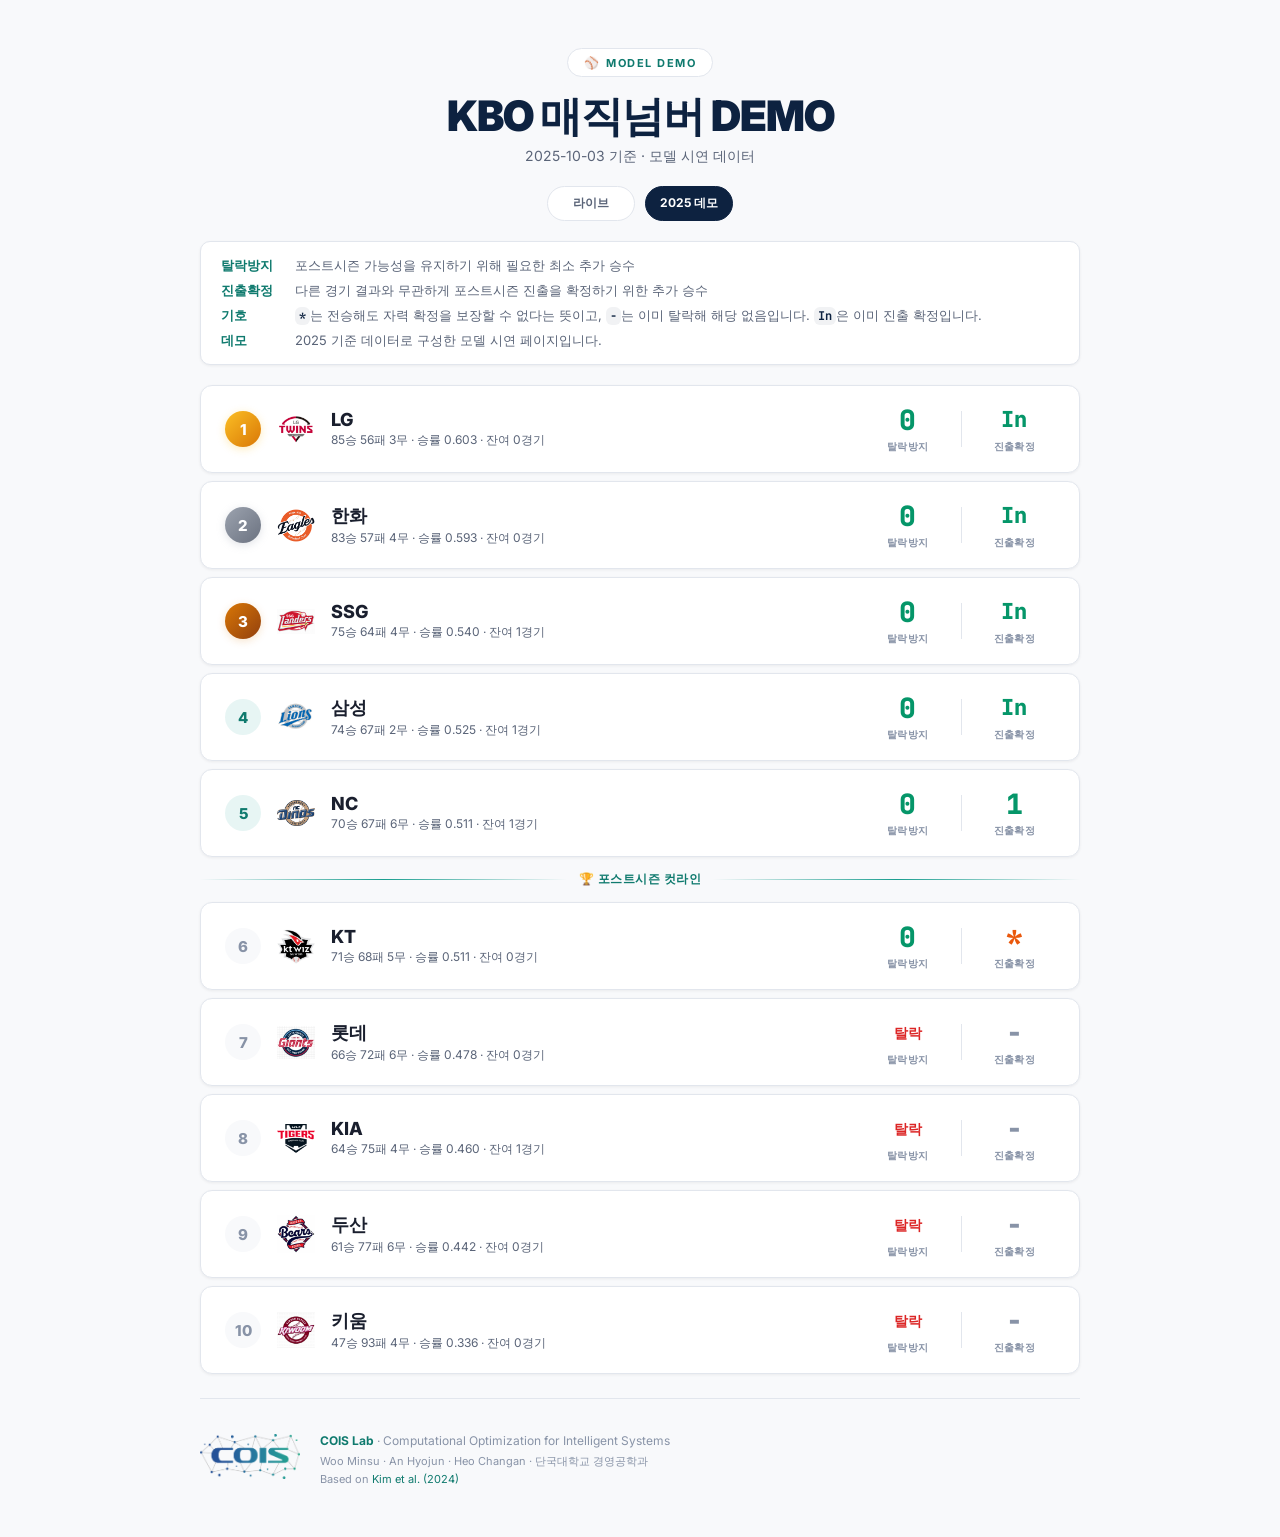
==== docs/demo.html @ d2349f9b "Avoid card rerender on selection" ====
<!DOCTYPE html>
<html lang="ko">

<head>
    <meta charset="UTF-8">
    <meta name="viewport" content="width=device-width, initial-scale=1.0">
    <title>KBO Magic Number Demo</title>
    <meta name="description" content="KBO 매직넘버 모델의 시연용 데모 페이지입니다.">
    <link rel="preconnect" href="https://fonts.googleapis.com">
    <link rel="preconnect" href="https://fonts.gstatic.com" crossorigin>
    <link
        href="https://fonts.googleapis.com/css2?family=Inter:wght@400;500;600;700;800;900&family=JetBrains+Mono:wght@700;800&family=Noto+Sans+KR:wght@400;500;700;900&display=optional"
        rel="stylesheet">
    <link rel="stylesheet" href="style.css?v=20260313-17">
</head>

<body data-page-mode="demo" data-data-url="data/demo/result.json">
    <div class="container">
        <header>
            <div class="badge" id="header-badge">MODEL DEMO</div>
            <h1 id="page-title">KBO 매직넘버 DEMO</h1>
            <p class="subtitle" id="update-info">모델 시연 데이터를 불러오는 중...</p>
        </header>

        <nav class="page-nav" aria-label="페이지 전환">
            <a class="page-link" href="index.html">라이브</a>
            <a class="page-link is-current" href="demo.html">2025 데모</a>
        </nav>

        <div class="info-legend" id="info-legend">
            <div class="legend-item">
                <span class="legend-label">데모</span>
                <span class="legend-desc">2025 기준 데이터로 구성한 모델 시연 화면입니다.</span>
            </div>
        </div>

        <div class="content-layout" id="content-layout">
            <section class="board-column">
                <section class="playoff-line" id="playoff-line">
                    <div class="playoff-label">
                        <span class="playoff-icon">🏆</span>
                        <span>포스트시즌 컷라인</span>
                    </div>
                </section>

                <main id="team-grid" class="team-grid">
                    <div class="loading">
                        <div class="spinner"></div>
                        <p>모델 시연 데이터를 불러오는 중...</p>
                    </div>
                </main>
            </section>

            <aside class="team-detail-panel" id="team-detail">
                <div class="detail-empty">
                    <h2>팀 상세</h2>
                    <p>카드를 누르면 모델 해설과 경쟁 구도가 여기에 표시됩니다.</p>
                </div>
            </aside>
        </div>

        <footer>
            <a href="https://cois.dankook.ac.kr/" target="_blank">
                <img src="cois_logo.png" alt="COIS Lab" class="footer-logo">
            </a>
            <div class="footer-text">
                <p><strong>COIS Lab</strong> · Computational Optimization for Intelligent Systems</p>
                <p class="footer-sub">Woo Minsu · An Hyojun · Heo Changan · 단국대학교 경영공학과</p>
                <p class="footer-sub">Based on <a href="https://pubsonline.informs.org/doi/abs/10.1287/inte.2023.0035"
                        target="_blank" style="color:var(--accent);text-decoration:none">Kim et al. (2024)</a></p>
            </div>
        </footer>
    </div>
    <script src="app.js?v=20260313-17"></script>
</body>

</html>
---- docs/style.css ----
/* ============================================================
   KBO Magic Number Dashboard — style.css
   Clean Light Theme, COIS Lab navy ↔ teal palette
   ============================================================ */

/* --- Design Tokens --- */
:root {
    --container-max: 920px;
    --drawer-width: 400px;
    --drawer-gap: 14px;

    /* COIS palette */
    --navy: #0d2240;
    --teal: #1a9e8f;
    --teal-light: #23c4b2;
    --accent: #0f7a6e;

    /* Background tones */
    --bg: #f8f9fb;
    --bg-card: #ffffff;
    --bg-card-hover: #fafbfd;

    /* Borders & shadows */
    --border: #e2e6ed;
    --shadow-sm: 0 1px 3px rgba(0, 0, 0, 0.06);
    --shadow-md: 0 4px 12px rgba(0, 0, 0, 0.08);

    /* Text */
    --text-primary: #1a1f2e;
    --text-secondary: #5a6478;
    --text-dim: #8893a7;

    /* Status */
    --green: #059669;
    --green-bg: rgba(5, 150, 105, 0.08);
    --yellow: #d97706;
    --orange: #ea580c;
    --red: #dc2626;
    --red-bg: rgba(220, 38, 38, 0.06);
}

/* --- Reset & Base --- */
*,
*::before,
*::after {
    box-sizing: border-box;
    margin: 0;
    padding: 0;
}

body {
    font-family: 'Inter', -apple-system, BlinkMacSystemFont, sans-serif;
    background: var(--bg);
    color: var(--text-primary);
    min-height: 100vh;
}

/* --- Layout --- */
.container {
    max-width: var(--container-max);
    margin: 0 auto;
    padding: 48px 20px 32px;
}

/* --- Header --- */
.badge {
    display: inline-flex;
    align-items: center;
    gap: 6px;
    background: var(--bg-card);
    border: 1px solid var(--border);
    border-radius: 24px;
    padding: 6px 16px;
    font-size: 11px;
    font-weight: 700;
    letter-spacing: 1.5px;
    color: var(--accent);
    text-transform: uppercase;
    margin-bottom: 16px;
}

.badge::before {
    content: '⚾';
    font-size: 12px;
}

h1 {
    font-size: 42px;
    font-weight: 900;
    color: var(--navy);
    letter-spacing: -1px;
    line-height: 1.1;
    margin-bottom: 8px;
}

header {
    text-align: center;
    margin-bottom: 32px;
}

#update-info {
    font-size: 14px;
    color: var(--text-secondary);
    font-weight: 400;
}

.page-nav {
    display: flex;
    justify-content: center;
    gap: 10px;
    margin: -12px 0 20px;
}

.page-link {
    display: inline-flex;
    align-items: center;
    justify-content: center;
    min-width: 88px;
    padding: 8px 14px;
    border: 1px solid var(--border);
    border-radius: 999px;
    background: var(--bg-card);
    color: var(--text-secondary);
    font-size: 12px;
    font-weight: 700;
    text-decoration: none;
    transition: all 0.2s ease;
}

.page-link:hover {
    border-color: #cfd6e0;
    color: var(--navy);
    transform: translateY(-1px);
}

.page-link.is-current {
    background: var(--navy);
    border-color: var(--navy);
    color: #fff;
}

/* --- Info Legend --- */
.info-legend {
    display: flex;
    flex-direction: column;
    gap: 6px;
    padding: 14px 20px;
    background: var(--bg-card);
    border: 1px solid var(--border);
    border-radius: 10px;
    margin-bottom: 20px;
    font-size: 13px;
    box-shadow: var(--shadow-sm);
}

.legend-item {
    display: flex;
    align-items: baseline;
    gap: 10px;
}

.legend-label {
    font-weight: 700;
    color: var(--accent);
    min-width: 64px;
    flex-shrink: 0;
}

.legend-desc {
    color: var(--text-secondary);
    font-weight: 400;
    line-height: 1.4;
}

.legend-desc code {
    font-family: 'JetBrains Mono', 'Inter', monospace;
    font-size: 12px;
    font-weight: 700;
    color: var(--navy);
    background: rgba(13, 34, 64, 0.06);
    padding: 1px 4px;
    border-radius: 6px;
}

/* --- Team Grid --- */
#team-grid {
    display: flex;
    flex-direction: column;
    gap: 8px;
    width: 100%;
}

.content-layout {
    display: block;
    position: relative;
}

.board-column {
    display: flex;
    flex-direction: column;
    gap: 10px;
    width: 100%;
    min-width: 0;
}

/* --- Team Card --- */
.team-card {
    display: flex;
    align-items: center;
    gap: 16px;
    width: 100%;
    min-height: 88px;
    padding: 16px 24px;
    background: var(--bg-card);
    border: 1px solid var(--border);
    border-radius: 12px;
    box-shadow: var(--shadow-sm);
    transition: all 0.2s ease;
    animation: cardSlide 0.4s ease-out both;
}

.team-card.no-entry-animation {
    animation: none;
}

.team-card[role="button"] {
    cursor: pointer;
}

@keyframes cardSlide {
    from {
        opacity: 0;
        transform: translateY(10px);
    }

    to {
        opacity: 1;
        transform: translateY(0);
    }
}

.team-card:hover {
    box-shadow: var(--shadow-md);
    border-color: #d0d5df;
    transform: translateY(-1px);
}

.team-card.is-selected {
    border-color: rgba(13, 34, 64, 0.35);
    box-shadow: 0 8px 20px rgba(13, 34, 64, 0.12);
}

.team-card.eliminated {
    opacity: 1;
}

/* Rank badge */
.rank-badge {
    width: 36px;
    height: 36px;
    border-radius: 50%;
    display: flex;
    align-items: center;
    justify-content: center;
    font-weight: 800;
    font-size: 15px;
    flex-shrink: 0;
}

.rank-badge.top {
    background: rgba(26, 158, 143, 0.1);
    color: var(--accent);
}

.rank-badge.rank-1 {
    background: linear-gradient(135deg, #fbbf24, #d97706);
    color: white;
    box-shadow: 0 2px 8px rgba(251, 191, 36, 0.3);
}

.rank-badge.rank-2 {
    background: linear-gradient(135deg, #9ca3af, #6b7280);
    color: white;
    box-shadow: 0 2px 8px rgba(156, 163, 175, 0.3);
}

.rank-badge.rank-3 {
    background: linear-gradient(135deg, #d97706, #92400e);
    color: white;
    box-shadow: 0 2px 8px rgba(217, 119, 6, 0.2);
}

.rank-badge.out {
    background: var(--bg);
    color: var(--text-dim);
}

/* Team info */
.team-info {
    flex: 1;
    min-width: 0;
}

.team-logo-wrap {
    width: 38px;
    height: 38px;
    flex-shrink: 0;
    display: flex;
    align-items: center;
    justify-content: center;
}

.team-logo {
    display: block;
    width: 100%;
    height: 100%;
    object-fit: contain;
}

.team-name {
    font-size: 18px;
    font-weight: 800;
    color: var(--text-primary);
    margin-bottom: 2px;
}

.team-record {
    font-size: 12px;
    color: var(--text-secondary);
    font-weight: 400;
}

/* Numbers section (dual column) */
.numbers-section {
    display: flex;
    align-items: center;
    justify-content: flex-end;
    gap: 12px;
    flex: 0 0 188px;
    flex-shrink: 0;
}

.number-col {
    display: flex;
    flex-direction: column;
    align-items: center;
    justify-content: center;
    text-align: center;
    flex: 1 1 0;
    min-width: 0;
}

.number-divider {
    width: 1px;
    height: 36px;
    background: var(--border);
}

.magic-number {
    font-family: 'JetBrains Mono', 'Inter', monospace;
    font-size: 28px;
    font-weight: 800;
    line-height: 1;
    height: 32px;
    display: flex;
    align-items: center;
    justify-content: center;
    width: 100%;
    margin-bottom: 2px;
}

.magic-number.safe {
    color: var(--green);
}

.magic-number.warning {
    color: var(--yellow);
}

.magic-number.danger {
    color: var(--orange);
}

.magic-number.muted {
    color: var(--text-dim);
}

.magic-number.eliminated {
    color: var(--red);
    font-size: 14px;
    font-weight: 700;
}

.magic-number.clinched {
    color: var(--green);
    font-size: 22px;
    font-weight: 800;
}

.magic-label {
    font-size: 10px;
    color: var(--text-dim);
    font-weight: 600;
    letter-spacing: 0.3px;
    margin-top: 2px;
}

/* --- Playoff Cutline --- */
.playoff-line {
    display: none;
    align-items: center;
    gap: 12px;
    padding: 6px 0;
    color: var(--accent);
    font-size: 12px;
    font-weight: 700;
    letter-spacing: 0.5px;
}

.playoff-line.visible {
    display: flex;
}

.playoff-line::before,
.playoff-line::after {
    content: '';
    flex: 1;
    height: 1px;
    background: linear-gradient(90deg, transparent, var(--teal), transparent);
}

/* --- Loading --- */
.loading {
    text-align: center;
    padding: 80px 20px;
    color: var(--text-secondary);
}

.spinner {
    display: inline-block;
    width: 32px;
    height: 32px;
    border: 3px solid var(--border);
    border-top-color: var(--teal);
    border-radius: 50%;
    animation: spin 0.8s linear infinite;
    margin-bottom: 16px;
}

@keyframes spin {
    to {
        transform: rotate(360deg);
    }
}

.error-msg {
    text-align: center;
    padding: 60px 20px;
    color: var(--red);
}

.team-detail-panel {
    position: fixed;
    right: max(20px, calc((100vw - var(--container-max)) / 2 + 20px));
    top: 28px;
    bottom: 28px;
    width: min(var(--drawer-width), calc(100vw - 48px));
    max-height: calc(100vh - 56px);
    padding: 22px 22px 20px;
    background: var(--bg-card);
    border: 1px solid var(--border);
    border-radius: 16px;
    display: block;
    overflow-y: auto;
    opacity: 0;
    visibility: hidden;
    pointer-events: none;
    transform: translate3d(18px, 0, 0);
    transition: opacity 0.22s ease, transform 0.22s ease, visibility 0.22s ease;
    box-shadow: 0 18px 42px rgba(13, 34, 64, 0.14);
    z-index: 20;
}

.team-detail-panel.is-open {
    opacity: 1;
    visibility: visible;
    pointer-events: auto;
    transform: translateX(0);
}

@media (min-width: 1480px) {
    .team-detail-panel {
        position: absolute;
        top: 0;
        right: auto;
        bottom: 0;
        left: calc(100% + var(--drawer-gap));
        width: var(--drawer-width);
        max-height: none;
    }
}

@media (max-width: 1280px) and (min-width: 961px) {
    .team-detail-panel {
        right: 16px;
        top: 18px;
        bottom: 18px;
        width: min(360px, calc(100vw - 32px));
        max-height: calc(100vh - 36px);
    }
}

.detail-empty {
    color: var(--text-secondary);
}

.detail-empty h2 {
    color: var(--navy);
    font-size: 24px;
    margin-bottom: 8px;
}

.detail-header {
    display: flex;
    align-items: flex-start;
    justify-content: space-between;
    gap: 16px;
    margin-bottom: 18px;
}

.detail-close {
    display: inline-flex;
    align-items: center;
    justify-content: center;
    width: 34px;
    height: 34px;
    border: 1px solid var(--border);
    border-radius: 999px;
    background: var(--bg);
    color: var(--text-secondary);
    font-size: 18px;
    line-height: 1;
    cursor: pointer;
    transition: all 0.2s ease;
    margin-left: auto;
    margin-bottom: 10px;
}

.detail-close:hover {
    border-color: #cfd6e0;
    color: var(--navy);
}

.detail-team {
    font-size: 30px;
    font-weight: 900;
    color: var(--navy);
    line-height: 1.1;
    margin-bottom: 6px;
}

.detail-subtitle {
    color: var(--text-secondary);
    font-size: 13px;
    line-height: 1.5;
}

.detail-status {
    display: inline-flex;
    align-items: center;
    justify-content: center;
    padding: 7px 12px;
    border-radius: 999px;
    font-size: 11px;
    font-weight: 800;
    letter-spacing: 0.5px;
    white-space: nowrap;
}

.detail-status.safe {
    color: var(--green);
    background: var(--green-bg);
}

.detail-status.warning {
    color: var(--yellow);
    background: rgba(217, 119, 6, 0.12);
}

.detail-status.danger {
    color: var(--red);
    background: var(--red-bg);
}

.detail-headline {
    font-size: 18px;
    font-weight: 800;
    color: var(--text-primary);
    line-height: 1.5;
    margin-bottom: 16px;
}

.detail-metrics {
    display: grid;
    grid-template-columns: repeat(3, minmax(0, 1fr));
    gap: 10px;
    margin-bottom: 18px;
}

.detail-metric {
    padding: 12px 14px;
    background: var(--bg);
    border: 1px solid var(--border);
    border-radius: 12px;
    text-align: center;
}

.detail-metric-label {
    display: block;
    color: var(--text-dim);
    font-size: 11px;
    font-weight: 700;
    margin-bottom: 6px;
}

.detail-metric-value {
    color: var(--navy);
    font-size: 20px;
    font-weight: 900;
    line-height: 1;
}

.detail-section {
    margin-top: 18px;
}

.detail-section h3 {
    color: var(--accent);
    font-size: 13px;
    font-weight: 800;
    letter-spacing: 0.3px;
    margin-bottom: 10px;
}

.detail-section-note {
    color: var(--text-dim);
    font-size: 12px;
    line-height: 1.45;
    margin: -2px 0 10px;
}

.detail-list {
    display: flex;
    flex-direction: column;
    gap: 9px;
    list-style: none;
}

.detail-list li {
    position: relative;
    padding-left: 14px;
    color: var(--text-secondary);
    font-size: 13px;
    line-height: 1.55;
}

.detail-list li::before {
    content: '';
    position: absolute;
    left: 0;
    top: 8px;
    width: 6px;
    height: 6px;
    border-radius: 50%;
    background: var(--teal);
}

.detail-table {
    display: flex;
    flex-direction: column;
    gap: 8px;
}

.detail-row {
    display: grid;
    grid-template-columns: minmax(0, 1fr) auto;
    gap: 12px;
    padding: 12px 14px;
    background: var(--bg);
    border: 1px solid var(--border);
    border-radius: 12px;
}

.detail-row-title {
    color: var(--text-primary);
    font-size: 14px;
    font-weight: 800;
    margin-bottom: 4px;
}

.detail-row-subtitle {
    color: var(--text-secondary);
    font-size: 12px;
    line-height: 1.45;
}

.detail-row-value {
    align-self: center;
    color: var(--navy);
    font-size: 15px;
    font-weight: 900;
    white-space: nowrap;
}

@media (max-width: 960px) {
    .team-detail-panel {
        right: 12px;
        left: 12px;
        top: auto;
        bottom: 12px;
        width: auto;
        max-height: min(78vh, 720px);
        transform: translateY(18px);
    }
}

@media (max-height: 820px) and (min-width: 961px) {
    .team-detail-panel {
        top: 14px;
        bottom: 14px;
        max-height: calc(100vh - 28px);
    }
}

/* --- Footer --- */
footer {
    display: flex;
    align-items: center;
    gap: 20px;
    padding: 32px 0 16px;
    margin-top: 24px;
    border-top: 1px solid var(--border);
    color: var(--text-dim);
    font-size: 12px;
    line-height: 1.8;
}

footer strong {
    color: var(--accent);
}

.footer-logo {
    width: 100px;
    flex-shrink: 0;
    opacity: 0.85;
    transition: opacity 0.3s;
}

.footer-logo:hover {
    opacity: 1;
}

.footer-text {
    text-align: left;
    line-height: 1.7;
}

.footer-text a {
    color: var(--accent);
    text-decoration: none;
}

.footer-sub {
    font-size: 11px;
    color: var(--text-dim);
}

/* --- Responsive --- */
@media (max-width: 640px) {
    .container {
        padding: 32px 12px 24px;
    }

    h1 {
        font-size: 30px;
    }

    .page-nav {
        margin-top: -8px;
    }

    .detail-metrics {
        grid-template-columns: 1fr;
    }

    .team-card {
        padding: 14px 16px;
        gap: 12px;
    }

    .team-name {
        font-size: 15px;
    }

    .team-record {
        font-size: 11px;
    }

    .magic-number {
        font-size: 22px;
    }

    .numbers-section {
        flex-basis: 132px;
        gap: 8px;
    }

    .number-col {
        min-width: 0;
    }

    .rank-badge {
        width: 32px;
        height: 32px;
        font-size: 14px;
    }

    footer {
        flex-direction: column;
        text-align: center;
    }

    .footer-text {
        text-align: center;
    }
}
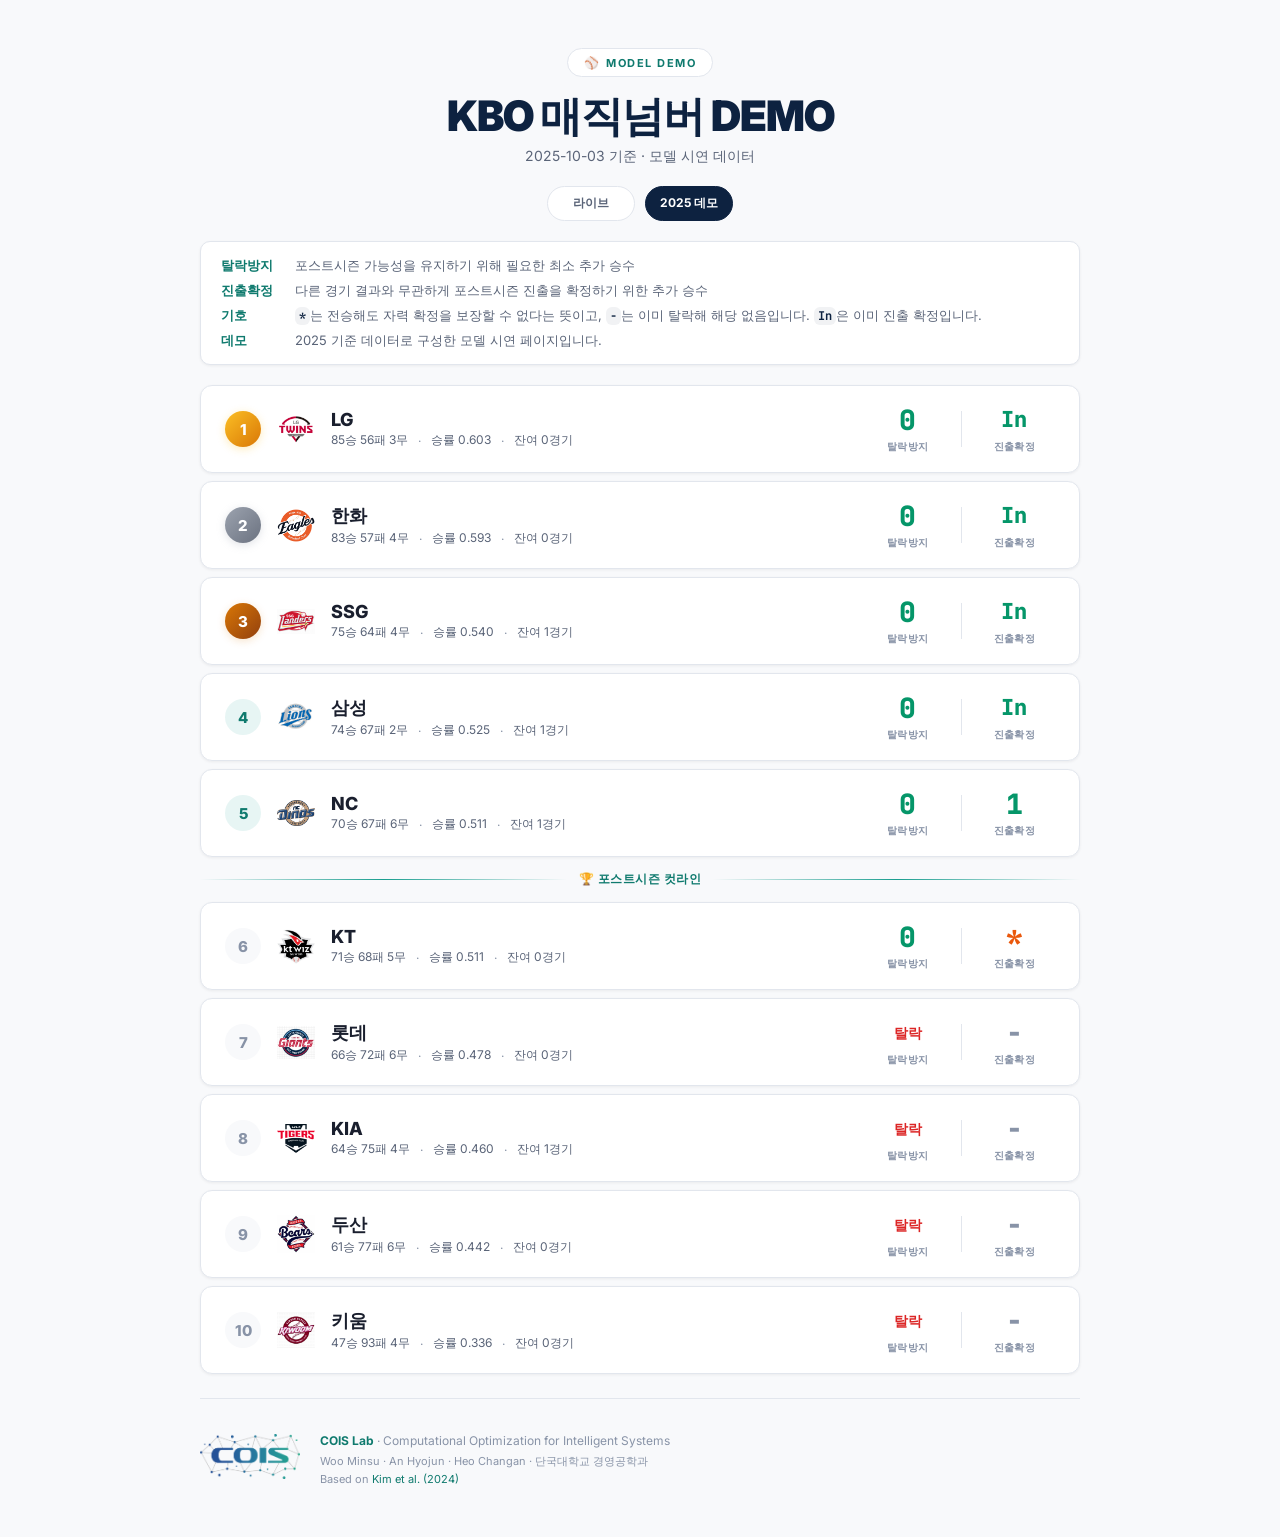
==== commit 7a23a316: "Improve mobile wrapping for team records" ====
--- a/docs/demo.html
+++ b/docs/demo.html
@@ -6,12 +6,27 @@
     <meta name="viewport" content="width=device-width, initial-scale=1.0">
     <title>KBO Magic Number Demo</title>
     <meta name="description" content="KBO 매직넘버 모델의 시연용 데모 페이지입니다.">
+    <meta property="og:type" content="website">
+    <meta property="og:locale" content="ko_KR">
+    <meta property="og:site_name" content="KBO Magic Number">
+    <meta property="og:title" content="KBO 매직넘버 DEMO">
+    <meta property="og:description" content="2025 기준 데이터로 구성한 KBO 매직넘버 모델 시연 페이지입니다.">
+    <meta property="og:url" content="https://mwoosu.github.io/kbo-magic-number/demo.html">
+    <meta property="og:image" content="https://mwoosu.github.io/kbo-magic-number/test.png?v=20260313-18">
+    <meta property="og:image:width" content="3545">
+    <meta property="og:image:height" content="3544">
+    <meta property="og:image:alt" content="COIS Lab 로고">
+    <meta name="twitter:card" content="summary">
+    <meta name="twitter:title" content="KBO 매직넘버 DEMO">
+    <meta name="twitter:description" content="2025 기준 데이터로 구성한 KBO 매직넘버 모델 시연 페이지입니다.">
+    <meta name="twitter:image" content="https://mwoosu.github.io/kbo-magic-number/test.png?v=20260313-18">
+    <meta name="twitter:image:alt" content="COIS Lab 로고">
     <link rel="preconnect" href="https://fonts.googleapis.com">
     <link rel="preconnect" href="https://fonts.gstatic.com" crossorigin>
     <link
         href="https://fonts.googleapis.com/css2?family=Inter:wght@400;500;600;700;800;900&family=JetBrains+Mono:wght@700;800&family=Noto+Sans+KR:wght@400;500;700;900&display=optional"
         rel="stylesheet">
-    <link rel="stylesheet" href="style.css?v=20260313-17">
+    <link rel="stylesheet" href="style.css?v=20260313-18">
 </head>
 
 <body data-page-mode="demo" data-data-url="data/demo/result.json">
@@ -71,7 +86,7 @@
             </div>
         </footer>
     </div>
-    <script src="app.js?v=20260313-17"></script>
+    <script src="app.js?v=20260313-18"></script>
 </body>
 
 </html>
--- a/docs/style.css
+++ b/docs/style.css
@@ -328,6 +328,22 @@
     font-size: 12px;
     color: var(--text-secondary);
     font-weight: 400;
+    display: flex;
+    flex-wrap: wrap;
+    align-items: center;
+    gap: 2px 10px;
+}
+
+.record-group {
+    display: inline-flex;
+    align-items: center;
+    white-space: nowrap;
+}
+
+.record-group + .record-group::before {
+    content: '·';
+    color: var(--text-dim);
+    margin-right: 10px;
 }
 
 /* Numbers section (dual column) */
@@ -528,6 +544,14 @@
     margin-bottom: 18px;
 }
 
+.detail-heading {
+    min-width: 0;
+    display: flex;
+    flex-direction: column;
+    align-items: flex-start;
+    gap: 8px;
+}
+
 .detail-close {
     display: inline-flex;
     align-items: center;
@@ -542,8 +566,7 @@
     line-height: 1;
     cursor: pointer;
     transition: all 0.2s ease;
-    margin-left: auto;
-    margin-bottom: 10px;
+    flex-shrink: 0;
 }
 
 .detail-close:hover {
@@ -804,6 +827,16 @@
 
     .team-record {
         font-size: 11px;
+        gap: 2px 8px;
+    }
+
+    .record-group:first-child {
+        flex-basis: 100%;
+    }
+
+    .record-group + .record-group::before {
+        content: '';
+        margin-right: 0;
     }
 
     .magic-number {
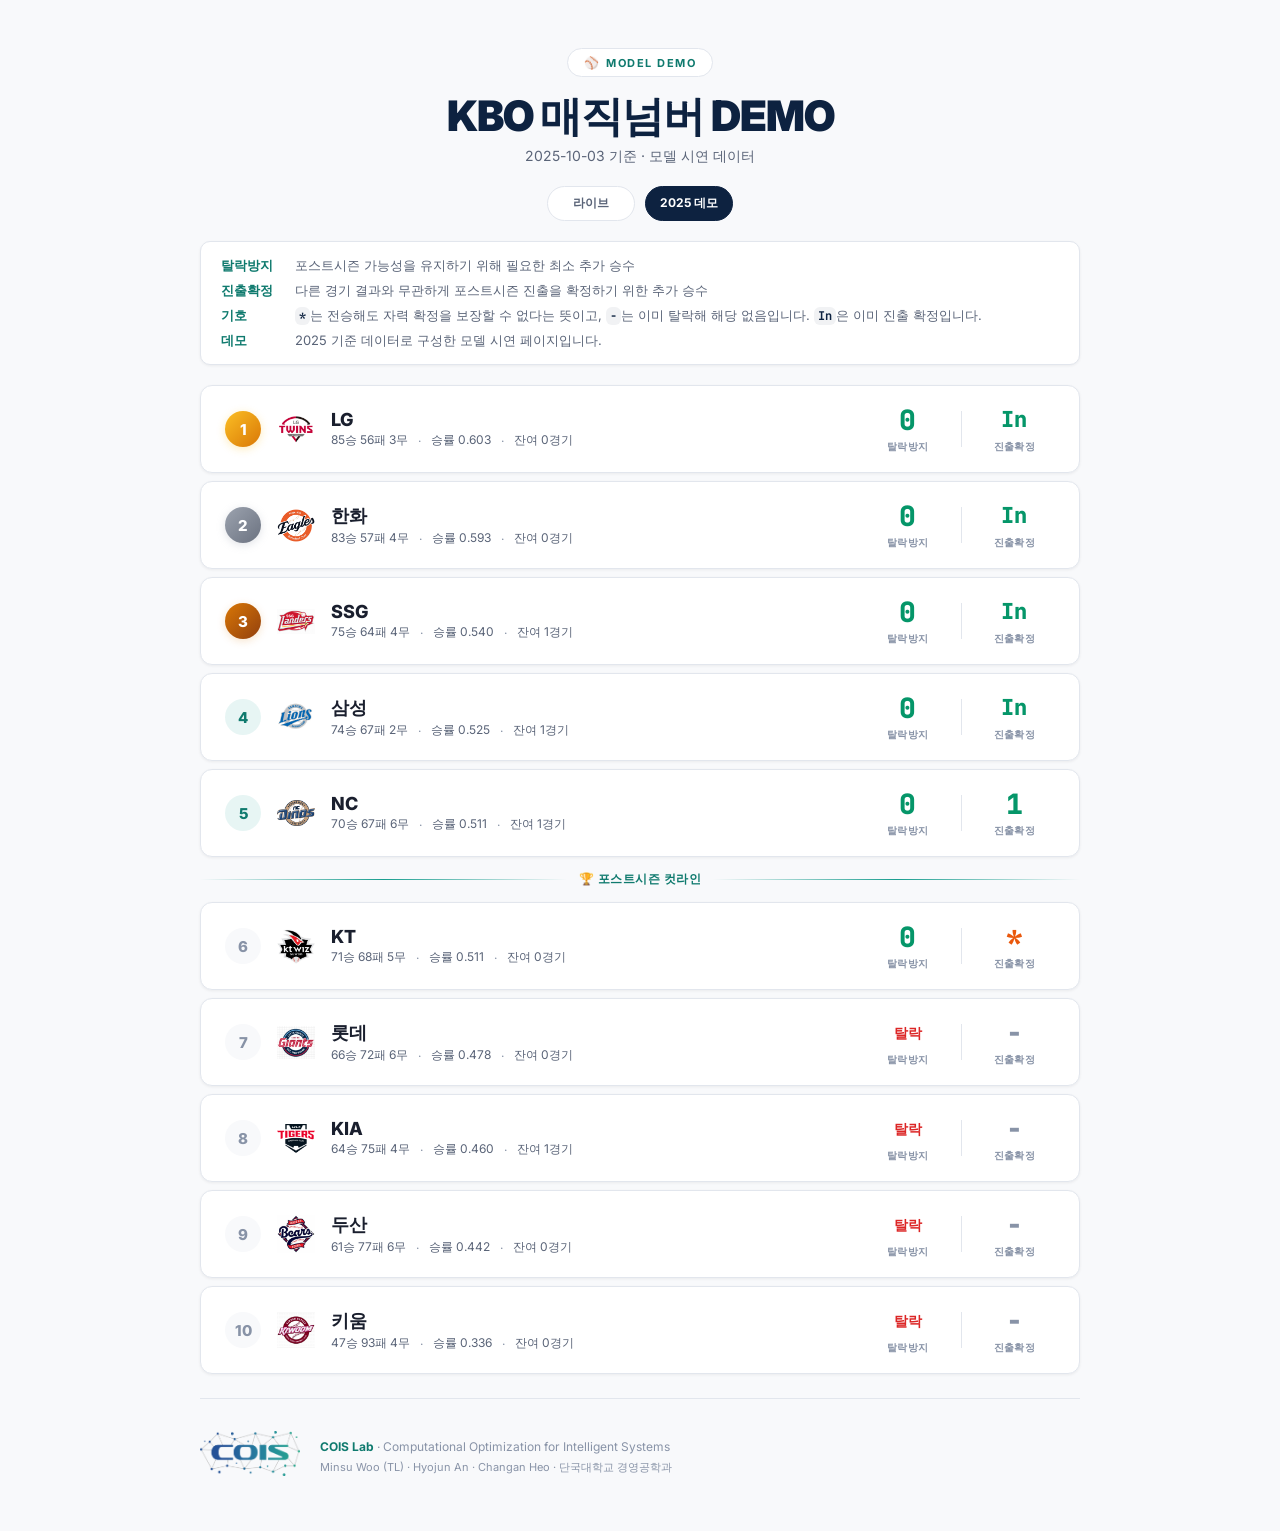
==== commit 584bf5f8: "Update footer credits" ====
--- a/docs/demo.html
+++ b/docs/demo.html
@@ -26,7 +26,7 @@
     <link
         href="https://fonts.googleapis.com/css2?family=Inter:wght@400;500;600;700;800;900&family=JetBrains+Mono:wght@700;800&family=Noto+Sans+KR:wght@400;500;700;900&display=optional"
         rel="stylesheet">
-    <link rel="stylesheet" href="style.css?v=20260313-18">
+    <link rel="stylesheet" href="style.css?v=20260313-21">
 </head>
 
 <body data-page-mode="demo" data-data-url="data/demo/result.json">
@@ -80,13 +80,11 @@
             </a>
             <div class="footer-text">
                 <p><strong>COIS Lab</strong> · Computational Optimization for Intelligent Systems</p>
-                <p class="footer-sub">Woo Minsu · An Hyojun · Heo Changan · 단국대학교 경영공학과</p>
-                <p class="footer-sub">Based on <a href="https://pubsonline.informs.org/doi/abs/10.1287/inte.2023.0035"
-                        target="_blank" style="color:var(--accent);text-decoration:none">Kim et al. (2024)</a></p>
+                <p class="footer-sub">Minsu Woo (TL) · Hyojun An · Changan Heo · 단국대학교 경영공학과</p>
             </div>
         </footer>
     </div>
-    <script src="app.js?v=20260313-18"></script>
+    <script src="app.js?v=20260313-21"></script>
 </body>
 
 </html>
--- a/docs/style.css
+++ b/docs/style.css
@@ -6,7 +6,7 @@
 /* --- Design Tokens --- */
 :root {
     --container-max: 920px;
-    --drawer-width: 400px;
+    --drawer-width: 416px;
     --drawer-gap: 14px;
 
     /* COIS palette */
@@ -334,13 +334,15 @@
     gap: 2px 10px;
 }
 
-.record-group {
+.meta-group {
     display: inline-flex;
     align-items: center;
     white-space: nowrap;
 }
 
-.record-group + .record-group::before {
+.team-record .meta-group + .meta-group::before,
+.detail-subtitle .meta-group + .meta-group::before,
+.detail-row-subtitle .meta-group + .meta-group::before {
     content: '·';
     color: var(--text-dim);
     margin-right: 10px;
@@ -586,6 +588,10 @@
     color: var(--text-secondary);
     font-size: 13px;
     line-height: 1.5;
+    display: flex;
+    flex-wrap: wrap;
+    align-items: center;
+    gap: 2px 10px;
 }
 
 .detail-status {
@@ -725,6 +731,10 @@
     color: var(--text-secondary);
     font-size: 12px;
     line-height: 1.45;
+    display: flex;
+    flex-wrap: wrap;
+    align-items: center;
+    gap: 2px 10px;
 }
 
 .detail-row-value {
@@ -810,6 +820,21 @@
 
     .page-nav {
         margin-top: -8px;
+        flex-wrap: wrap;
+    }
+
+    .info-legend {
+        padding: 12px 14px;
+    }
+
+    .legend-item {
+        flex-direction: column;
+        align-items: flex-start;
+        gap: 2px;
+    }
+
+    .legend-label {
+        min-width: 0;
     }
 
     .detail-metrics {
@@ -830,13 +855,33 @@
         gap: 2px 8px;
     }
 
-    .record-group:first-child {
+    .meta-group:first-child {
         flex-basis: 100%;
     }
 
-    .record-group + .record-group::before {
+    .team-record .meta-group + .meta-group::before,
+    .detail-subtitle .meta-group + .meta-group::before,
+    .detail-row-subtitle .meta-group + .meta-group::before {
         content: '';
         margin-right: 0;
+    }
+
+    .detail-team {
+        font-size: 26px;
+    }
+
+    .detail-subtitle,
+    .detail-row-subtitle {
+        gap: 2px 8px;
+    }
+
+    .detail-row {
+        align-items: start;
+    }
+
+    .detail-row-value {
+        justify-self: end;
+        padding-top: 2px;
     }
 
     .magic-number {
